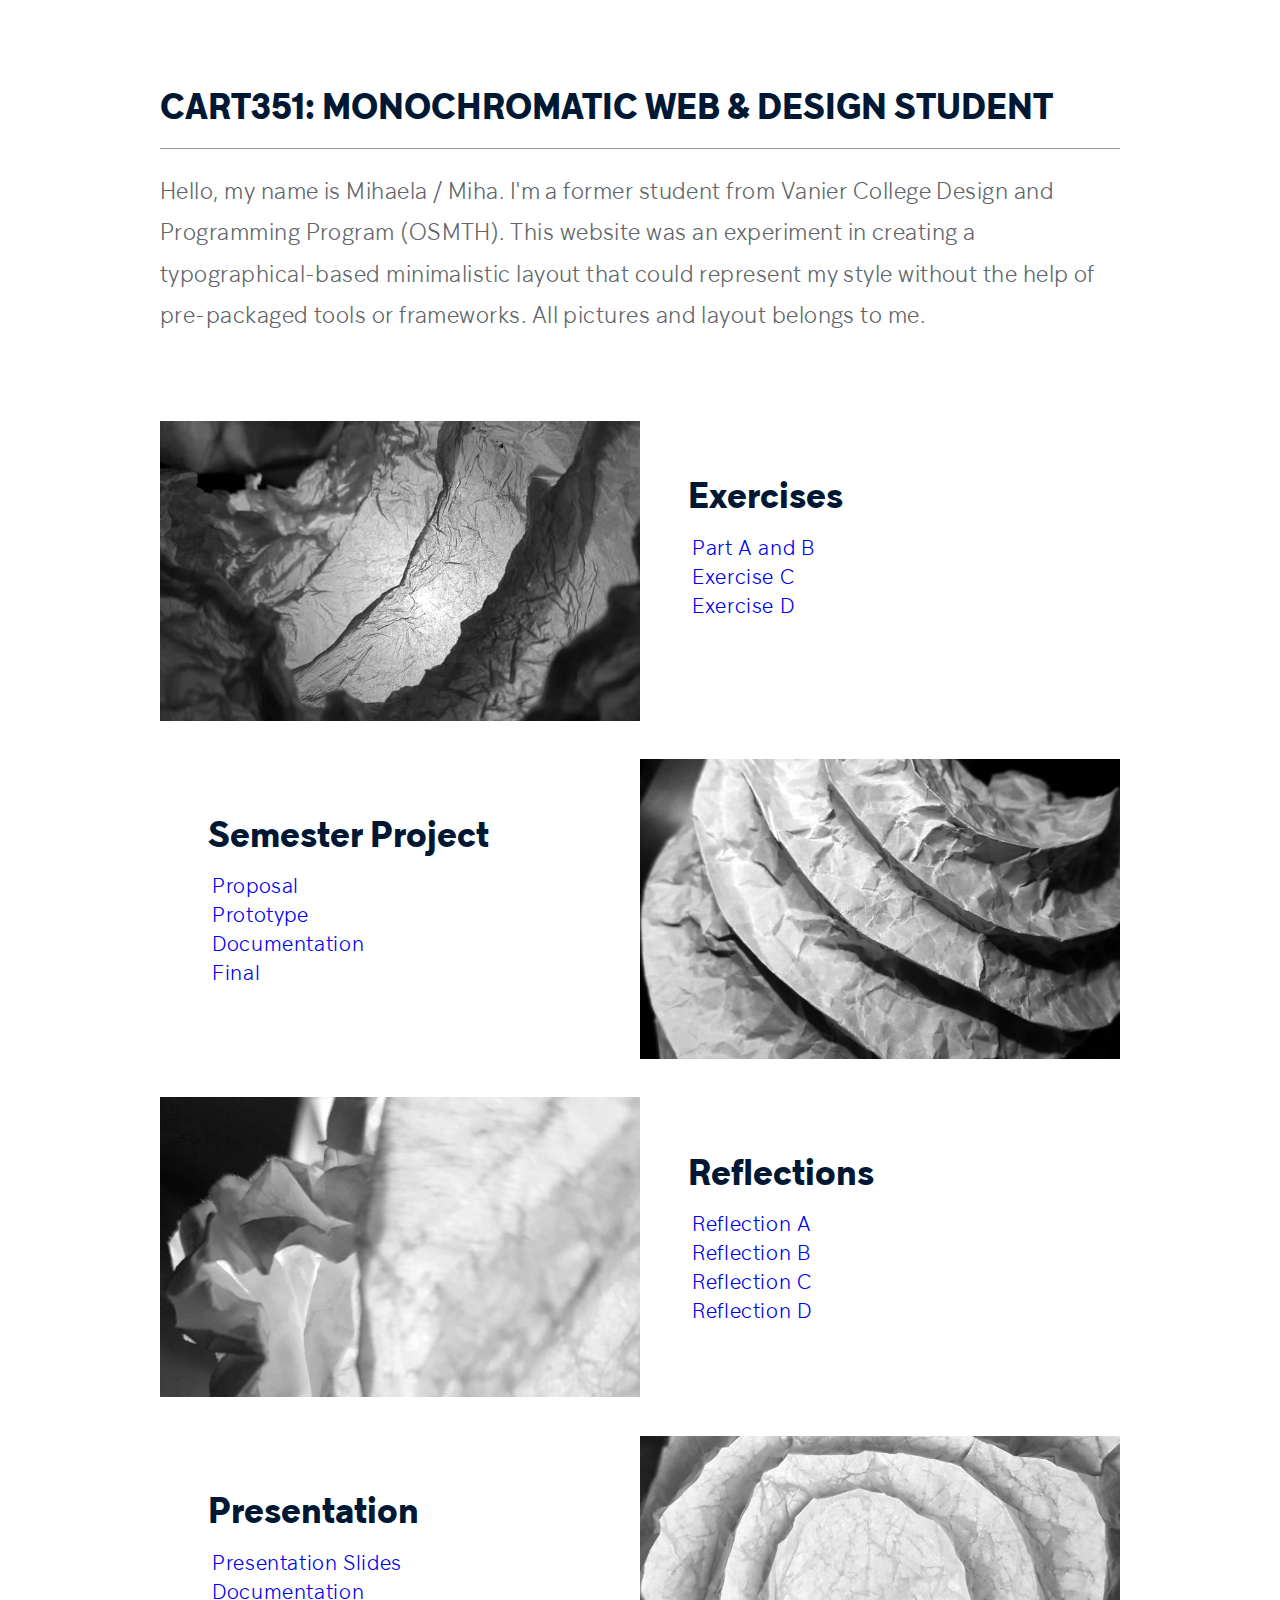
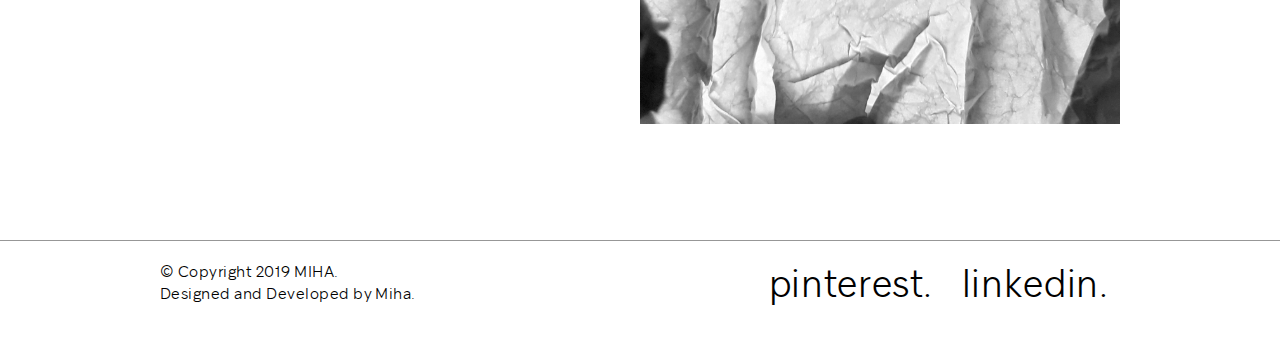
==== website/index.html @ 98cd72cb "Add files via upload" ====
<!DOCTYPE html>
<html lang="en" dir="ltr">
<meta name="viewport" content="width=device-width, initial-scale=1.0">
  <head>
    <meta charset="utf-8">
    <title>CART351: MIHA / Index</title>
    <link rel="stylesheet" href="css/style.css">
  </head>
  <body>
    <!---Intro---->
    <header>
    	<div class="intro">
    	</div>
    </header>
    
    <!---About Me--->
    <div class="wrapper">
	<section class="about">
		<div class="about-content">
			   <h3> CART351: MONOCHROMATIC WEB & DESIGN STUDENT</h3>
           <hr>
      <p>Hello, my name is Mihaela / Miha. I'm a former student from Vanier College Design and Programming Program (OSMTH). This website was an experiment in creating a typographical-based minimalistic layout that could represent my style without the help of pre-packaged tools or frameworks. All pictures and layout belongs to me. </p>
    </div>
	</section>


  <!---Assignments-->
  <section class="work">
  	<div class="image-area left"><img alt="Website" src="assets/monochrome.png"></div>
  <div class="text-box">
    <div class="text-box-content">
      <h3>Exercises</h3>
      <ul>
        <li><a href="#">Part A and B</a></li>
        <li><a href="#">Exercise C</a></li>
        <li><a href="#">Exercise D</a></li>
      </ul>
    </div>
  </div>
  </section>

  <section class="work">
  	<div class="image-area right"><img alt="projects" src="assets/projects.png"></div>
  	<div class="text-box">
      <div class="text-box-content">
        <h3>Semester Project</h3>
        <ul>
          <li><a href="#">Proposal</a></li>
          <li><a href="#">Prototype</a></li>
          <li><a href="#">Documentation</a></li>
          <li><a href="#">Final</a></li>
        </ul>
      </div>
  	</div>
  </section>

  <section class="work">
    <div class="image-area left"><img alt="reflections" src="assets/thinking.png"></div>
    <div class="text-box">
      <div class="text-box-content">
        <h3>Reflections</h3>
        <ul>
          <li><a href="#">Reflection A</a></li>
          <li><a href="#">Reflection B</a></li>
          <li><a href="#">Reflection C</a></li>
          <li><a href="#">Reflection D</a></li>
        </ul>
      </div>
    </div>
  </section>

  <section class="work">
    <div class="image-area right"><img alt="pres" src="assets/presentation.jpg"></div>
    <div class="text-box">
      <div class="text-box-content">
        <h3>Presentation</h3>
        <ul>
          <li><a href="#">Presentation Slides</a></li>
          <li><a href="#">Documentation</a></li>
        </ul>
      </div>
    </div>
  </section>



<!--End of "wrapper"-->
</div>

<footer>
  <hr>
	<div class="footer-content">
		<p class="credit">&copy; Copyright 2019 MIHA.<br>
		Designed and Developed by Miha.</p>
		<ul class="social">
			<li>
				<a href="https://www.pinterest.ca/mihaelaeftene5/" target="_blank">pinterest.</a>
			</li>
			<li>
				<a href="https://www.linkedin.com/in/mihaela-eftene-036a8312b/" target="_blank">linkedin.</a>
			</li>
		</ul>
	</div>
</footer>


  </body>
</html>
---- website/css/style.css ----
/* http://meyerweb.com/eric/tools/css/reset/
   v2.0 | 20110126
   License: none (public domain)
*/

html, body, div, span, applet, object, iframe,
h1, h2, h3, h4, h5, h6, p, blockquote, pre,
a, abbr, acronym, address, big, cite, code,
del, dfn, em, img, ins, kbd, q, s, samp,
small, strike, strong, sub, sup, tt, var,
b, u, i, center,
dl, dt, dd, ol, ul, li,
fieldset, form, label, legend,
table, caption, tbody, tfoot, thead, tr, th, td,
article, aside, canvas, details, embed,
figure, figcaption, footer, header, hgroup,
menu, nav, output, ruby, section, summary,
time, mark, audio, video {
	margin: 0;
	padding: 0;
	border: 0;
	font-size: 100%;
	font: inherit;
	vertical-align: baseline;
}
/* HTML5 display-role reset for older browsers */
article, aside, details, figcaption, figure,
footer, header, hgroup, menu, nav, section {
	display: block;
}
body {
	line-height: 1;
}
ol, ul {
	list-style: none;
}
blockquote, q {
	quotes: none;
}
blockquote:before, blockquote:after,
q:before, q:after {
	content: '';
	content: none;
}
table {
	border-collapse: collapse;
	border-spacing: 0;
}

/*END OF MAYER'S CODE. Removes all of the default CSS styling of the web / browsers*/

/*Start of my CSS */

/*Fonts*/

@font-face {
	src: url('fonts/Guillon-Bold.ttf') format('truetype');
	font-family: Guillion-Bold;
	font-weight: normal;
	font-style: normal;
}

@font-face {
	src: url('fonts/Guillon-Light.ttf') format('truetype');
	font-family: Guillion-Light;
	font-weight: normal;
	font-style: normal;
}

/*Start of the Website*/

body {
	background-color: white;
}
strong {
	font-style: bold;
}
img {
	width: 100%;
}
h1, h2, h3 {
	font-family: Guillion-Bold;
	font-weight: 700;
	font-style: normal;
}
a {
	text-decoration: none;
}
h4, h5 {
	font-family: Guillion-Light;
	font-weight: 300;
	font-style: normal;
}
h3 {
	text-transform: capitalize;
	font-size: 35px;
	padding: 0 0 1% 0;
	color: #001833;
	font-weight: 800;
	line-height: 40px;
}
/*styling header*/

header {
	background: white;
	background-size: cover;
	background-position: center top;
	width: 100%;
}
hr {
	height: 0;
	border: 0;
	border-top: 1px solid #979797;
}
.intro {
	width: 100%;
	margin: 0 auto;
	padding: 2% 0;
}
.intro h1 {
	font-size: 6em;
	text-align: center;
	color: #fff;
	text-transform: uppercase;
	letter-spacing: 0.1em;
	font-weight: 800;
	line-height: 1.5em;
}
.intro h2 {
	font-size: 2em;
	text-align: center;
	color: #fff;
	font-weight: 300;
	text-transform: capitalize;
	letter-spacing: 0.09em;
}
/*styling about us"*/

.wrapper {
	max-width: 960px;
	font-weight: 350;
	margin: 0 auto;
	font-family: Guillion-Light;
	padding-bottom: 5%;
	font-size: 17px;
}
.about {
	padding: 4% 0;
}
.about p {
	font-family: Guillion-Light;
	font-weight: 300;
	font-style: normal;
	line-height: 1.8;
	color: #616569;
	letter-spacing: .02em;
	margin: 10px auto;
	font-size: 23px;
	padding: 1.5% 0;
}
.about p a {
	color: #E1CCC9;
	border-bottom: 2px solid;
}
/*styling Of Works */

.work {
	height: 300px;
	padding: 2% 0;
}
.work h3 {
	padding: 4% 0;
}
.text-box {
	float: left;
	text-align: left;
	width: 480px;
	background-color: #fff;
	height: 100%;
}
.text-box-content {
	padding: 9% 10%;
}
ul {
	list-style-type: none;
	margin: 0;
	padding: 0;
	letter-spacing: .03em;
	font-family: Guillion-Light;
	font-size: 21px;
	margin: 0px;
}
li {
	margin: 0px;
	padding: 4px;
	font-family: Guillion-Light;
	color: black;
	letter-spacing: .03em;
	color: black;
}
ul li a:hover {
	color: grey;
}
.image-area {
	width: 480px;
	height: 300px;
	overflow: hidden;
}
.left {
	float: left;
}
.right {
	float: right;
}
/*Styling footer*/

footer {
	background-color: white;
	color: #fff;
	padding: 1% 0;
	width: 100%;
	clear: both;
	height: 100px;
}
.footer-content {
	max-width: 960px;
	padding: 1% 0;
	margin: 0 auto;
	font-family: Guillion-light;
	font-style: normal;
	font-weight: 300;
	line-height: 1.4;
	color: black;
	letter-spacing: .03em;
	font-size: 1em;
}
.credit {
	float: left;
}
.social {
	float: right;
}
.social li {
	display: inline;
}
.social li a {
	color: black;
	padding: 0.2em;
	font-size: 1.8em;
	font-weight: 300;
	font-family: Guillion-light;
}
.social li a:hover {
	color: grey;
}
/*media queries for the website*/

	@media only screen and (max-width: 1000px) {
		.wrapper {
			padding: 0% 4%;
		}
		.work {
			padding: 4% 0;
		}
		.image-area {
			float: left;
			width: 100%;
			height: auto;
		}
		.text-box {
			width: 100%;
			height: auto;
		}
		.social li a {
			font-size: 1.4em;
		}
		.footer-content {
			padding: 3.5%;
		}
	}
	@media only screen and (max-width:800px) {
		.intro h1 {
			font-size: 4em;
			line-height: 1.2;
		}
		.intro h2 {
			font-size: 1.8em;
			padding-top: 3%;
		}
		.about p {
			font-size: 1em;
			line-height: 2;
		}
		footer {
			height: 130px;
			line-height: 1.3em;
		}
		.footer-content {
			padding: 4%;
			font-size: 14px;
		}
		.social {
			float: left;
		}
		.social li a {
			font-size: 1.3em;
		}
		.contact-content {
			font-size: 12px;
			line-height: 1.5;
		}
	}
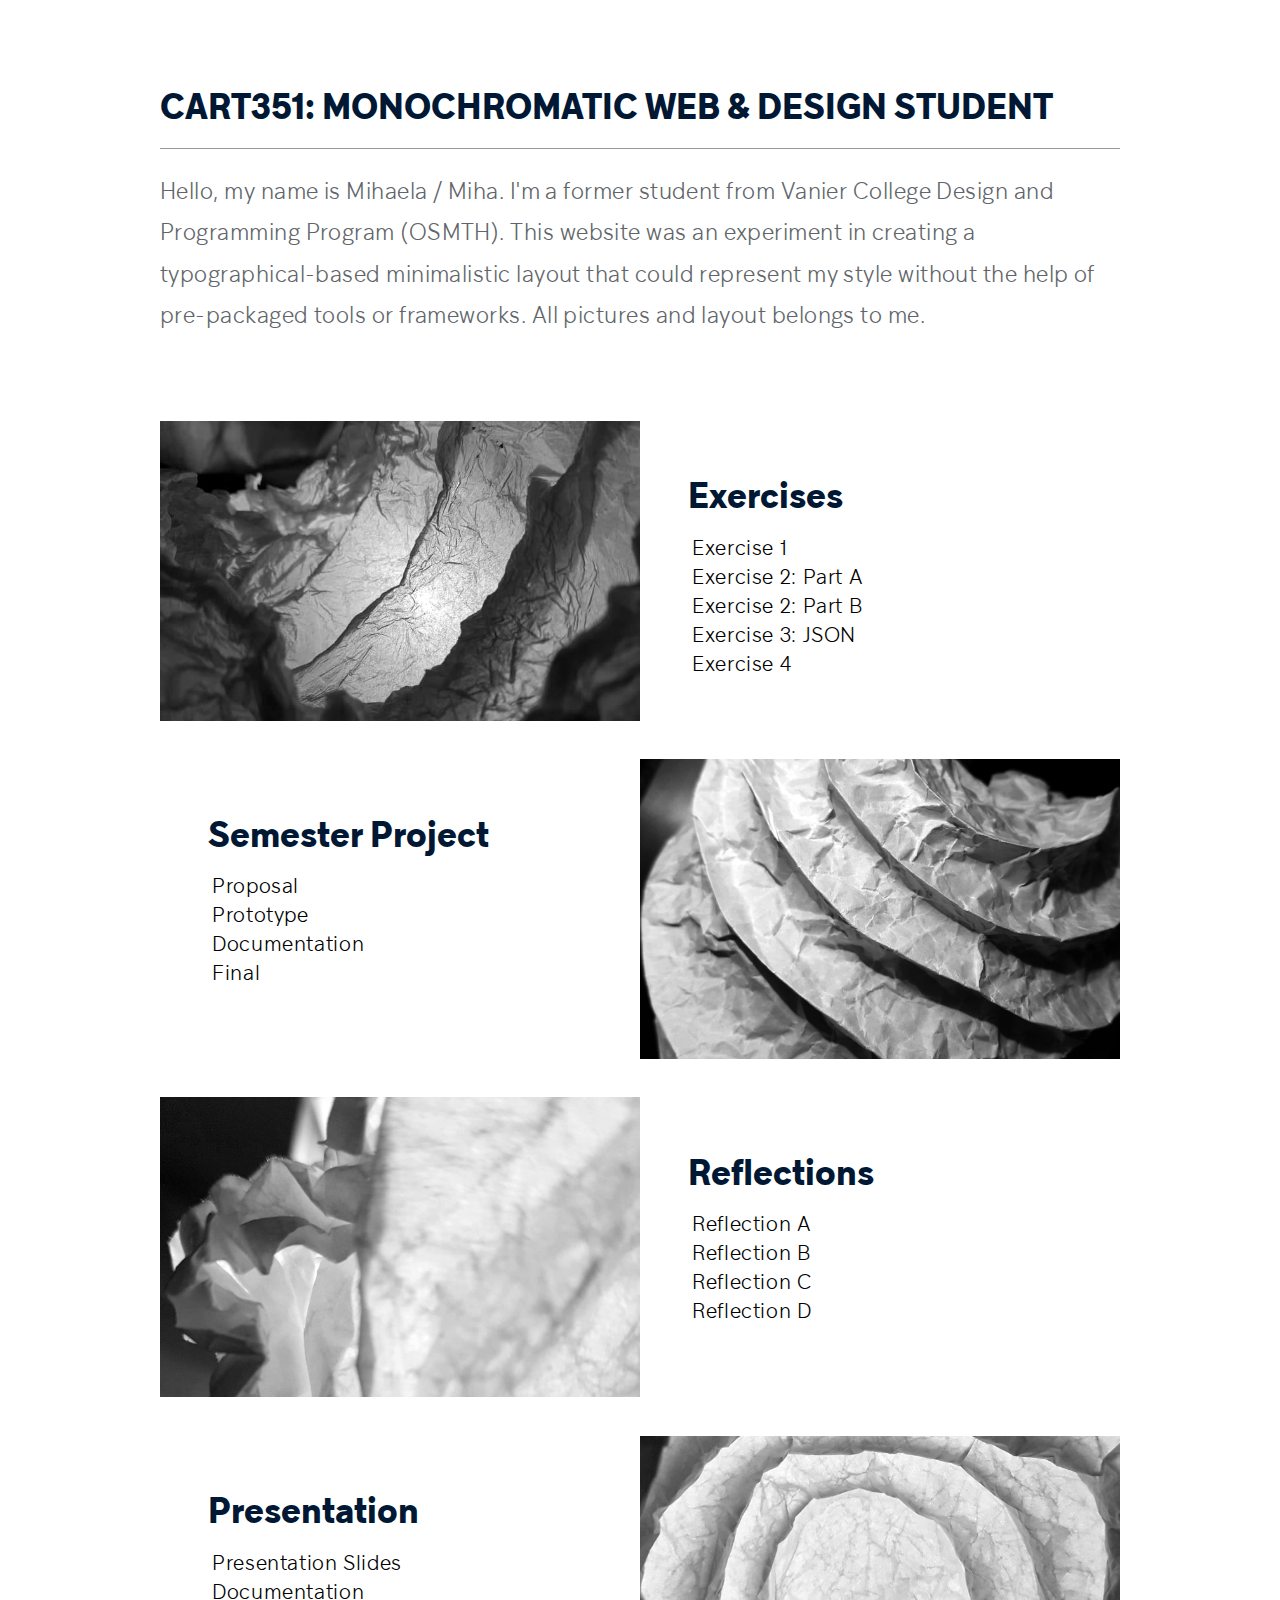
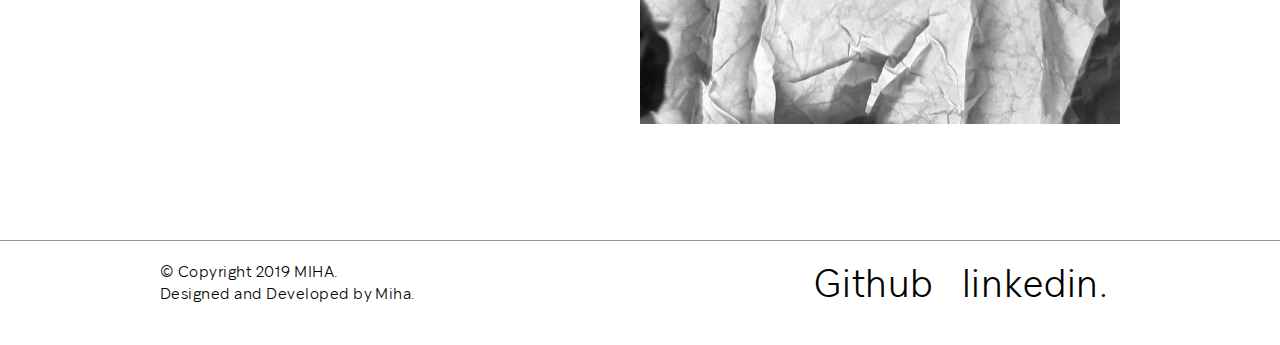
==== commit 7f04383a: "Re-Organized my folders" ====
--- a/website/index.html
+++ b/website/index.html
@@ -1,108 +1,113 @@
 <!DOCTYPE html>
 <html lang="en" dir="ltr">
 <meta name="viewport" content="width=device-width, initial-scale=1.0">
-  <head>
-    <meta charset="utf-8">
-    <title>CART351: MIHA / Index</title>
-    <link rel="stylesheet" href="css/style.css">
-  </head>
-  <body>
-    <!---Intro---->
-    <header>
-    	<div class="intro">
-    	</div>
-    </header>
-    
-    <!---About Me--->
-    <div class="wrapper">
-	<section class="about">
-		<div class="about-content">
-			   <h3> CART351: MONOCHROMATIC WEB & DESIGN STUDENT</h3>
-           <hr>
-      <p>Hello, my name is Mihaela / Miha. I'm a former student from Vanier College Design and Programming Program (OSMTH). This website was an experiment in creating a typographical-based minimalistic layout that could represent my style without the help of pre-packaged tools or frameworks. All pictures and layout belongs to me. </p>
+
+<head>
+  <meta charset="utf-8">
+  <title>CART351: MIHA / Index</title>
+  <link rel="stylesheet" href="css/style.css">
+</head>
+
+<body>
+  <!---Intro---->
+  <header>
+    <div class="intro">
     </div>
-	</section>
+  </header>
 
+  <!---About Me--->
+  <div class="wrapper">
+    <section class="about">
+      <div class="about-content">
+        <h3> CART351: MONOCHROMATIC WEB & DESIGN STUDENT</h3>
+        <hr>
+        <p>Hello, my name is Mihaela / Miha. I'm a former student from Vanier College Design and Programming Program (OSMTH). This website was an experiment in creating a typographical-based minimalistic layout that could represent my style without
+          the help of pre-packaged tools or frameworks. All pictures and layout belongs to me. </p>
+      </div>
+    </section>
 
-  <!---Assignments-->
-  <section class="work">
-  	<div class="image-area left"><img alt="Website" src="assets/monochrome.png"></div>
-  <div class="text-box">
-    <div class="text-box-content">
-      <h3>Exercises</h3>
-      <ul>
-        <li><a href="#">Part A and B</a></li>
-        <li><a href="#">Exercise C</a></li>
-        <li><a href="#">Exercise D</a></li>
-      </ul>
-    </div>
-  </div>
-  </section>
+    <!---Assignments-->
+    <section class="work">
+      <div class="image-area left"><img alt="Website" src="assets/monochrome.png"></div>
+      <div class="text-box">
+        <div class="text-box-content">
+          <h3>Exercises</h3>
+          <ul>
+            <li><a href="https://github.com/mihaeftene/cart351/tree/master/website">Exercise 1</a></li>
+            <li><a href="exercises/exercise2.html">Exercise 2: Part A</a></li>
+            <li><a href="exercises/exercise2b.html">Exercise 2: Part B</a></li>
+            <li><a href="exercises/exercise3/">Exercise 3: JSON</a></li>
+            <li><a href="https://hybrid.concordia.ca/M_EFTENE/cart_351/exercises/exercise4/exerciseForm.php">Exercise 4</a></li>
+          </ul>
+        </div>
+      </div>
+    </section>
 
-  <section class="work">
-  	<div class="image-area right"><img alt="projects" src="assets/projects.png"></div>
-  	<div class="text-box">
-      <div class="text-box-content">
-        <h3>Semester Project</h3>
-        <ul>
-          <li><a href="#">Proposal</a></li>
-          <li><a href="#">Prototype</a></li>
-          <li><a href="#">Documentation</a></li>
-          <li><a href="#">Final</a></li>
-        </ul>
+    <section class="work">
+      <div class="image-area right"><img alt="projects" src="assets/projects.png"></div>
+      <div class="text-box">
+        <div class="text-box-content">
+          <h3>Semester Project</h3>
+          <ul>
+            <li><a href="project/proposal/index.html">Proposal</a></li>
+            <li><a href="#">Prototype</a></li>
+            <li><a href="#">Documentation</a></li>
+            <li><a href="#">Final</a></li>
+          </ul>
+        </div>
       </div>
-  	</div>
-  </section>
+    </section>
 
-  <section class="work">
-    <div class="image-area left"><img alt="reflections" src="assets/thinking.png"></div>
-    <div class="text-box">
-      <div class="text-box-content">
-        <h3>Reflections</h3>
-        <ul>
-          <li><a href="#">Reflection A</a></li>
-          <li><a href="#">Reflection B</a></li>
-          <li><a href="#">Reflection C</a></li>
-          <li><a href="#">Reflection D</a></li>
-        </ul>
+    <section class="work">
+      <div class="image-area left"><img alt="reflections" src="assets/thinking.png"></div>
+      <div class="text-box">
+        <div class="text-box-content">
+          <h3>Reflections</h3>
+          <ul>
+            <li><a href="#">Reflection A</a></li>
+            <li><a href="#">Reflection B</a></li>
+            <li><a href="#">Reflection C</a></li>
+            <li><a href="#">Reflection D</a></li>
+          </ul>
+        </div>
       </div>
-    </div>
-  </section>
+    </section>
 
-  <section class="work">
-    <div class="image-area right"><img alt="pres" src="assets/presentation.jpg"></div>
-    <div class="text-box">
-      <div class="text-box-content">
-        <h3>Presentation</h3>
-        <ul>
-          <li><a href="#">Presentation Slides</a></li>
-          <li><a href="#">Documentation</a></li>
-        </ul>
+    <section class="work">
+      <div class="image-area right"><img alt="pres" src="assets/presentation.jpg"></div>
+      <div class="text-box">
+        <div class="text-box-content">
+          <h3>Presentation</h3>
+          <ul>
+            <li><a href="#">Presentation Slides</a></li>
+            <li><a href="#">Documentation</a></li>
+          </ul>
+        </div>
       </div>
-    </div>
-  </section>
+    </section>
 
 
 
-<!--End of "wrapper"-->
-</div>
+    <!--End of "wrapper"-->
+  </div>
 
-<footer>
-  <hr>
-	<div class="footer-content">
-		<p class="credit">&copy; Copyright 2019 MIHA.<br>
-		Designed and Developed by Miha.</p>
-		<ul class="social">
-			<li>
-				<a href="https://www.pinterest.ca/mihaelaeftene5/" target="_blank">pinterest.</a>
-			</li>
-			<li>
-				<a href="https://www.linkedin.com/in/mihaela-eftene-036a8312b/" target="_blank">linkedin.</a>
-			</li>
-		</ul>
-	</div>
-</footer>
+  <footer>
+    <hr>
+    <div class="footer-content">
+      <p class="credit">&copy; Copyright 2019 MIHA.<br>
+        Designed and Developed by Miha.</p>
+      <ul class="social">
+        <li>
+          <a href="https://github.com/mihaeftene/cart351" target="_blank">Github</a>
+        </li>
+        <li>
+          <a href="https://www.linkedin.com/in/mihaela-eftene-036a8312b/" target="_blank">linkedin.</a>
+        </li>
+      </ul>
+    </div>
+  </footer>
 
 
-  </body>
+</body>
+
 </html>
--- a/website/css/style.css
+++ b/website/css/style.css
@@ -22,6 +22,7 @@
 	font-size: 100%;
 	font: inherit;
 	vertical-align: baseline;
+	color:black;
 }
 /* HTML5 display-role reset for older browsers */
 article, aside, details, figcaption, figure,
